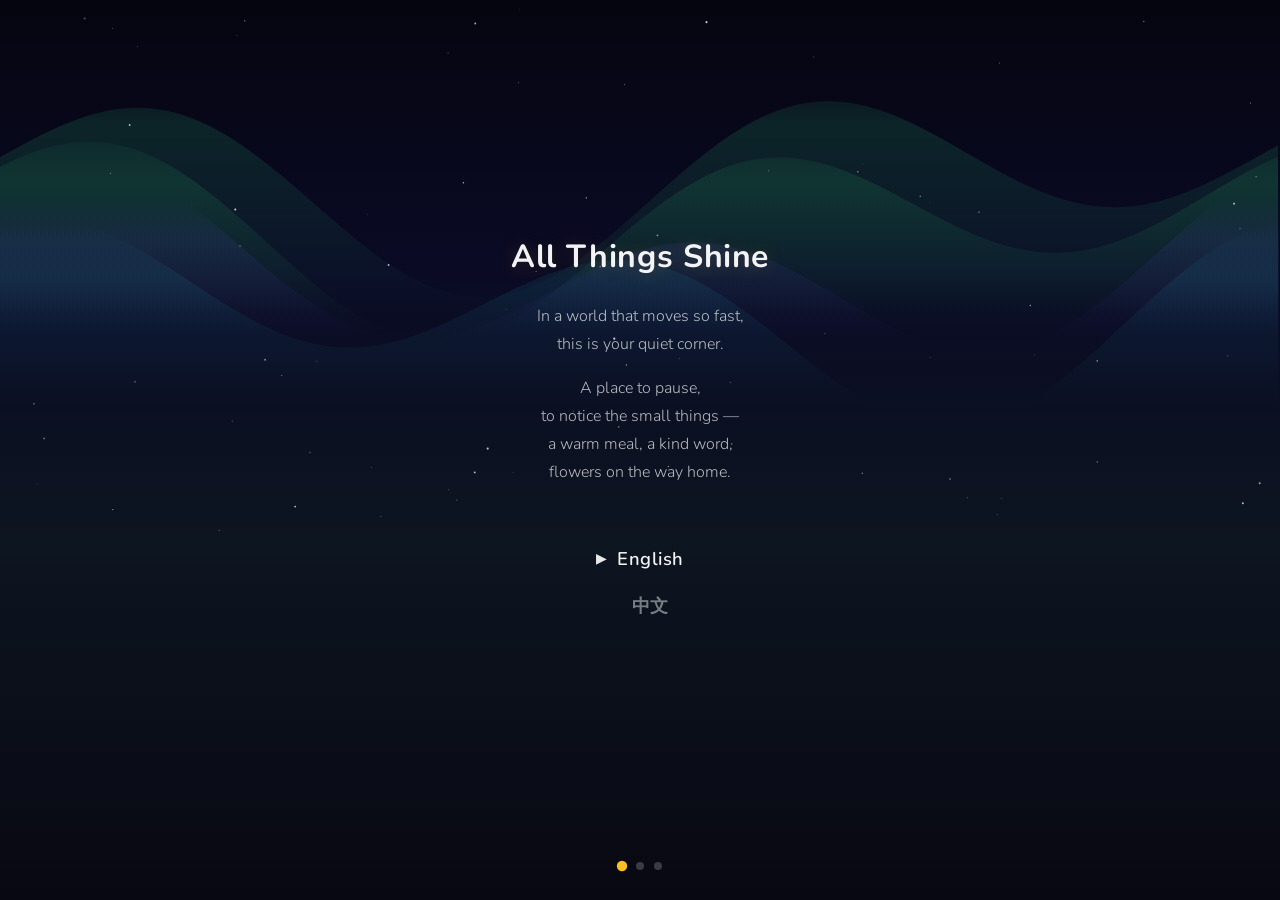
==== index.html @ 1bf82054 "Add Chinese/English language switcher with game-style cursor selector - Game-style ▸ cursor selector" ====
<!DOCTYPE html>
<html lang="en">
<head>
  <meta charset="UTF-8">
  <meta name="viewport" content="width=device-width, initial-scale=1.0, user-scalable=no, viewport-fit=cover">
  <meta name="apple-mobile-web-app-capable" content="yes">
  <meta name="apple-mobile-web-app-status-bar-style" content="black-translucent">
  <meta name="theme-color" content="#fef1f0">
  <title>All Things Shine</title>
  <link rel="manifest" href="manifest.json">
  <link rel="apple-touch-icon" href="icon-192.png">
  <link rel="preconnect" href="https://fonts.googleapis.com">
  <link rel="preconnect" href="https://fonts.gstatic.com" crossorigin>
  <link href="https://fonts.googleapis.com/css2?family=Nunito:wght@300;400;600;700&display=swap" rel="stylesheet">
  <link rel="stylesheet" href="style.css">
</head>
<body>
  <div id="app">
    <!-- Global theme background -->
    <div id="app-bg"></div>
    <canvas id="animated-bg" class="animated-bg"></canvas>

    <!-- Onboarding (first visit only) -->
    <div id="onboarding" class="onboarding hidden">
      <canvas id="onboarding-bg" class="onboarding-bg"></canvas>
      <div class="onboarding-pages" id="onboarding-pages">

        <!-- Intro 1: The Opening + Language Select -->
        <div class="onboarding-page">
          <div class="onboarding-content">
            <h1 class="onboarding-title">All Things Shine</h1>
            <div class="onboarding-text">
              <p data-i18n="ob1_line1">In a world that moves so fast,<br>this is your quiet corner.</p>
              <p data-i18n="ob1_line2">A place to pause,<br>to notice the small things —<br>a warm meal, a kind word,<br>flowers on the way home.</p>
            </div>
            <div class="lang-selector" id="lang-selector">
              <div class="lang-option active" data-lang="en">
                <span class="lang-cursor">&#9654;</span>
                <span class="lang-label">English</span>
              </div>
              <div class="lang-option" data-lang="zh">
                <span class="lang-cursor">&#9654;</span>
                <span class="lang-label">中文</span>
              </div>
            </div>
          </div>
        </div>

        <!-- Intro 2: The Heart -->
        <div class="onboarding-page">
          <div class="onboarding-content">
            <div class="onboarding-heart-demo">
              <canvas id="onboarding-heart-canvas" class="onboarding-heart-canvas"></canvas>
            </div>
            <div class="onboarding-text">
              <p data-i18n="ob2_line1">Every time something good happens,<br>no matter how small,<br>press the heart.</p>
              <div class="onboarding-examples" id="onboarding-tags">
                <span class="onboarding-tag" data-i18n="ob2_tag1">a healthy breakfast</span>
                <span class="onboarding-tag" data-i18n="ob2_tag2">bought flowers</span>
                <span class="onboarding-tag" data-i18n="ob2_tag3">called a friend</span>
                <span class="onboarding-tag" data-i18n="ob2_tag4">took a walk</span>
                <span class="onboarding-tag" data-i18n="ob2_tag5">cooked dinner</span>
              </div>
              <p class="onboarding-small" data-i18n="ob2_small">One tap. One moment of gratitude.<br>Over time, these moments add up.</p>
            </div>
          </div>
        </div>

        <!-- Intro 3: The Journal -->
        <div class="onboarding-page">
          <div class="onboarding-content">
            <div class="onboarding-journal-demo">
              <div class="onboarding-journal-card">
                <span class="onboarding-journal-date" data-i18n="ob3_date">Tuesday, September 16</span>
                <p class="onboarding-journal-text" data-i18n="ob3_sample">Today my colleague brought me coffee without asking. Such a small thing, but it made my whole morning brighter. Grateful for people who notice.</p>
              </div>
            </div>
            <div class="onboarding-text">
              <p data-i18n="ob3_line1">Some days, you'll want to say more.<br>Swipe to your gratitude journal —<br>write what made you smile.</p>
              <p class="onboarding-small" data-i18n="ob3_small">It stays here, just for you.<br>Look back whenever you'd like.</p>
            </div>
            <button class="onboarding-begin" id="onboarding-begin" data-i18n="ob_begin">Begin</button>
          </div>
        </div>

      </div>
      <div class="onboarding-dots" id="onboarding-dots">
        <span class="onboarding-dot active"></span>
        <span class="onboarding-dot"></span>
        <span class="onboarding-dot"></span>
      </div>
    </div>

    <!-- Page Container with swipe support -->
    <div id="pages" class="pages">

      <!-- PAGE 1: Daily Score -->
      <section id="page-score" class="page page-score active">
        <!-- Theme background layers -->
        <div class="theme-bg" id="theme-bg"></div>
        <div class="theme-overlay"></div>
        <canvas class="floating-gems-canvas" id="floating-gems-canvas"></canvas>
        <canvas class="shimmer-canvas" id="shimmer-canvas"></canvas>
        <!-- Theme picker button -->
        <button class="theme-btn" id="theme-btn" aria-label="Change theme">
          <svg viewBox="0 0 24 24" fill="none" stroke="currentColor" stroke-width="1.5" stroke-linecap="round" stroke-linejoin="round">
            <circle cx="12" cy="12" r="5"/>
            <line x1="12" y1="1" x2="12" y2="3"/>
            <line x1="12" y1="21" x2="12" y2="23"/>
            <line x1="4.22" y1="4.22" x2="5.64" y2="5.64"/>
            <line x1="18.36" y1="18.36" x2="19.78" y2="19.78"/>
            <line x1="1" y1="12" x2="3" y2="12"/>
            <line x1="21" y1="12" x2="23" y2="12"/>
            <line x1="4.22" y1="19.78" x2="5.64" y2="18.36"/>
            <line x1="18.36" y1="5.64" x2="19.78" y2="4.22"/>
          </svg>
        </button>
        <div class="score-content">
          <p class="greeting" id="greeting"></p>
          <div class="heart-container">
            <button id="heart-btn" class="heart-btn" aria-label="Log a heart">
              <canvas id="heart-gem-canvas" class="heart-gem-canvas"></canvas>
            </button>
            <div class="pulse-ring" id="pulse-ring"></div>
          </div>
          <div class="heart-notes" id="heart-notes"></div>
          <div class="sparkline-wrap" id="sparkline-wrap">
            <canvas class="sparkline" id="sparkline"></canvas>
          </div>
          <span class="total-quiet" id="total-quiet"></span>
        </div>
      </section>

      <!-- PAGE 2: Gratitude Journal -->
      <section id="page-journal" class="page page-journal">
        <canvas class="floating-gems-canvas" id="floating-gems-canvas-2"></canvas>
        <div class="journal-content">
          <div class="journal-header">
            <p class="journal-date" id="journal-date"></p>
            <p class="journal-subtitle" data-i18n="journal_subtitle">What are you grateful for today?</p>
          </div>
          <div class="journal-entries" id="journal-entries">
            <!-- Today's entry area -->
            <div class="journal-today" id="journal-today">
              <textarea id="journal-input" data-i18n-placeholder="journal_placeholder" placeholder="Today I'm grateful for..." rows="5"></textarea>
              <button id="journal-save" class="save-btn" data-i18n="save">Save</button>
            </div>
            <!-- Past entries loaded here -->
            <div id="past-entries" class="past-entries"></div>
          </div>
        </div>
      </section>

      <!-- PAGE 3: Statistics -->
      <section id="page-stats" class="page page-stats">
        <canvas class="floating-gems-canvas" id="floating-gems-canvas-3"></canvas>
        <div class="stats-content">
          <h2 class="stats-title"><svg class="title-gem" viewBox="0 0 40 40"><polygon points="20,2 38,16 30,38 10,38 2,16" fill="none" stroke="currentColor" stroke-width="1.5"/><polyline points="2,16 20,20 38,16" fill="none" stroke="currentColor" stroke-width="1"/><polyline points="10,38 20,20 30,38" fill="none" stroke="currentColor" stroke-width="1"/><line x1="20" y1="2" x2="20" y2="20" stroke="currentColor" stroke-width="1"/></svg> <span data-i18n="stats_title">Your Journey</span> <svg class="title-gem" viewBox="0 0 40 40"><polygon points="20,2 38,16 30,38 10,38 2,16" fill="none" stroke="currentColor" stroke-width="1.5"/><polyline points="2,16 20,20 38,16" fill="none" stroke="currentColor" stroke-width="1"/><polyline points="10,38 20,20 30,38" fill="none" stroke="currentColor" stroke-width="1"/><line x1="20" y1="2" x2="20" y2="20" stroke="currentColor" stroke-width="1"/></svg></h2>
          <div class="stats-grid">
            <div class="stat-card" id="card-today" data-card="today">
              <span class="stat-number" id="stat-today-score">0</span>
              <span class="stat-label" data-i18n="stat_today">Today's Hearts</span>
            </div>
            <div class="stat-card" id="card-total" data-card="total">
              <span class="stat-number" id="stat-total-score">0</span>
              <span class="stat-label" data-i18n="stat_total">Total Hearts</span>
            </div>
            <div class="stat-card" id="card-streak" data-card="streak">
              <span class="stat-number" id="stat-streak">0</span>
              <span class="stat-label" data-i18n="stat_streak">Day Streak</span>
            </div>
            <div class="stat-card" id="card-journal" data-card="journal">
              <span class="stat-number" id="stat-journal-count">0</span>
              <span class="stat-label" data-i18n="stat_journal">Journal Entries</span>
            </div>
          </div>
          <div class="stat-detail" id="stat-detail"></div>
          <div class="chart-section">
            <h3 class="chart-title" data-i18n="chart_14days">Last 14 Days</h3>
            <div class="chart-container" id="chart-container"></div>
          </div>
          <div class="recent-gratitudes">
            <h3 class="chart-title" data-i18n="chart_recent">Recent Gratitudes</h3>
            <div id="recent-gratitudes-list" class="gratitudes-list"></div>
          </div>
        </div>
      </section>

    </div>

    <!-- Theme picker panel -->
    <div class="theme-picker-overlay" id="theme-picker-overlay">
      <div class="theme-picker" id="theme-picker">
        <div class="theme-picker-header">
          <span data-i18n="picker_title">Choose your mood</span>
          <button class="theme-picker-close" id="theme-picker-close">&times;</button>
        </div>
        <div class="theme-picker-grid" id="theme-picker-grid"></div>
        <label class="theme-picker-random theme-picker-upload" id="theme-picker-upload">
          <span data-i18n="picker_photo">Your photo</span>
          <input type="file" accept="image/*" id="theme-photo-input" hidden>
        </label>
        <button class="theme-picker-random" id="theme-picker-about" style="margin-top: 8px;" data-i18n="picker_intro">Read the intro again</button>
      </div>
    </div>

    <!-- Page dots indicator -->
    <div class="page-dots">
      <span class="swipe-label" data-i18n="swipe">swipe</span>
      <div class="dots-row">
        <span class="dot active" data-page="0"></span>
        <span class="dot" data-page="1"></span>
        <span class="dot" data-page="2"></span>
      </div>
    </div>
  </div>

  <script src="app.js"></script>
</body>
</html>
---- style.css ----
/* ========================================
   All Things Shine
   ======================================== */

:root {
  --warm-bg: #fef6f3;
  --warm-bg-2: #fdf0ec;
  --warm-bg-3: #f5ebe6;
  --heart-color: #e8736b;
  --heart-glow: #f4a49e;
  --heart-active: #d94f46;
  --text-primary: #5a3e3a;
  --text-secondary: #9c7e78;
  --text-light: #c4a9a3;
  --accent: #f0a68e;
  --accent-soft: #fce4dc;
  --journal-bg: #fdf8f0;
  --journal-line: #f0e4d8;
  --stats-bg: #f8f0ed;
  --card-bg: #ffffff;
  --save-btn: #e8a090;
  --save-btn-hover: #d9887a;
  --shadow: rgba(180, 120, 100, 0.1);
  --shadow-strong: rgba(180, 120, 100, 0.2);
}

* {
  margin: 0;
  padding: 0;
  box-sizing: border-box;
  -webkit-tap-highlight-color: transparent;
}

html, body {
  height: 100%;
  overflow: hidden;
  font-family: 'Nunito', -apple-system, BlinkMacSystemFont, sans-serif;
  background: var(--warm-bg);
  color: var(--text-primary);
  touch-action: pan-y;
  -webkit-font-smoothing: antialiased;
}

#app {
  height: 100%;
  position: relative;
  overflow: hidden;
}

/* Global theme background behind all pages */
#app-bg {
  position: fixed;
  inset: 0;
  z-index: 0;
  transition: opacity 0.8s ease;
}

.animated-bg {
  position: fixed;
  inset: 0;
  width: 100%;
  height: 100%;
  z-index: 0;
  display: none;
}

.pages {
  position: relative;
  z-index: 1;
}

/* ---- Pages Container ---- */
.pages {
  display: flex;
  height: 100%;
  transition: transform 0.4s cubic-bezier(0.25, 0.46, 0.45, 0.94);
  will-change: transform;
  position: relative;
  z-index: 1;
}

.page {
  min-width: 100vw;
  height: 100%;
  overflow-y: auto;
  overflow-x: hidden;
  -webkit-overflow-scrolling: touch;
}

/* ---- Page Dots ---- */
.page-dots {
  position: fixed;
  bottom: max(20px, env(safe-area-inset-bottom, 20px));
  left: 50%;
  transform: translateX(-50%);
  display: flex;
  flex-direction: column;
  align-items: center;
  gap: 4px;
  z-index: 100;
}

.swipe-label {
  font-size: 0.65rem;
  font-weight: 400;
  color: rgba(255,255,255,0.5);
  letter-spacing: 0.08em;
  text-shadow: 0 1px 3px rgba(0,0,0,0.1);
}

.dots-row {
  display: flex;
  gap: 10px;
}

.dot {
  width: 8px;
  height: 8px;
  border-radius: 50%;
  background: var(--text-light);
  transition: all 0.3s ease;
  cursor: pointer;
}

.dot.active {
  background: var(--heart-color);
  transform: scale(1.3);
}

/* =======================================
   PAGE 1 — DAILY SCORE
   ======================================= */
.page-score {
  position: relative;
  display: flex;
  align-items: flex-start;
  justify-content: center;
}

/* Theme background layers */
.theme-bg {
  position: absolute;
  inset: 0;
  z-index: 0;
  background-size: cover;
  background-position: center;
  transition: opacity 0.8s ease;
}

.theme-overlay {
  position: absolute;
  inset: 0;
  z-index: 1;
  background: radial-gradient(ellipse at center, rgba(255,255,255,0.15) 0%, rgba(255,255,255,0.4) 100%);
  pointer-events: none;
  transition: opacity 0.5s ease;
}

/* Reduce overlays when animated canvas bg is active */
.animated-bg-active .theme-overlay {
  opacity: 0.15;
}

/* Theme picker button */
.theme-btn {
  position: absolute;
  top: max(16px, env(safe-area-inset-top, 16px));
  right: 16px;
  z-index: 10;
  width: 36px;
  height: 36px;
  border: none;
  border-radius: 50%;
  background: rgba(255,255,255,0.5);
  -webkit-backdrop-filter: blur(8px);
  backdrop-filter: blur(8px);
  color: var(--text-secondary);
  cursor: pointer;
  display: flex;
  align-items: center;
  justify-content: center;
  padding: 7px;
  transition: all 0.2s ease;
  box-shadow: 0 2px 8px rgba(0,0,0,0.08);
}

.theme-btn:hover {
  background: rgba(255,255,255,0.75);
  transform: rotate(30deg);
}

.theme-btn:active {
  transform: scale(0.9);
}

/* Theme picker panel */
.theme-picker-overlay {
  position: fixed;
  inset: 0;
  background: rgba(0,0,0,0.3);
  -webkit-backdrop-filter: blur(4px);
  backdrop-filter: blur(4px);
  z-index: 600;
  display: flex;
  align-items: flex-end;
  justify-content: center;
  opacity: 0;
  pointer-events: none;
  transition: opacity 0.3s ease;
}

.theme-picker-overlay.open {
  opacity: 1;
  pointer-events: auto;
}

.theme-picker {
  background: var(--card-bg);
  border-radius: 24px 24px 0 0;
  padding: 24px 20px max(24px, env(safe-area-inset-bottom, 24px));
  width: 100%;
  max-width: 500px;
  max-height: 70vh;
  overflow-y: auto;
  transform: translateY(100%);
  transition: transform 0.35s cubic-bezier(0.25, 0.46, 0.45, 0.94);
}

.theme-picker-overlay.open .theme-picker {
  transform: translateY(0);
}

.theme-picker-header {
  display: flex;
  align-items: center;
  justify-content: space-between;
  margin-bottom: 20px;
}

.theme-picker-header span {
  font-size: 1.1rem;
  font-weight: 700;
  color: var(--text-primary);
}

.theme-picker-close {
  width: 32px;
  height: 32px;
  border: none;
  border-radius: 50%;
  background: var(--accent-soft);
  color: var(--text-secondary);
  font-size: 1.3rem;
  cursor: pointer;
  display: flex;
  align-items: center;
  justify-content: center;
  line-height: 1;
}

.theme-picker-grid {
  display: grid;
  grid-template-columns: repeat(3, 1fr);
  gap: 12px;
  margin-bottom: 16px;
}

.theme-swatch {
  aspect-ratio: 4 / 3;
  border-radius: 14px;
  cursor: pointer;
  position: relative;
  overflow: hidden;
  transition: transform 0.2s ease;
  box-shadow: 0 2px 8px rgba(0,0,0,0.1);
}

.theme-swatch:active {
  transform: scale(0.94);
}

.theme-swatch.active {
  box-shadow: 0 0 0 3px var(--heart-color), 0 2px 12px rgba(0,0,0,0.15);
}

.theme-swatch-name {
  position: absolute;
  bottom: 0;
  left: 0;
  right: 0;
  padding: 4px 6px;
  font-size: 0.62rem;
  font-weight: 600;
  color: white;
  text-align: center;
  background: linear-gradient(transparent, rgba(0,0,0,0.45));
  text-shadow: 0 1px 2px rgba(0,0,0,0.3);
}

.theme-picker-random {
  display: block;
  width: 100%;
  padding: 12px;
  border: 2px dashed var(--accent-soft);
  border-radius: 14px;
  background: transparent;
  color: var(--text-secondary);
  font-family: 'Nunito', sans-serif;
  font-size: 0.9rem;
  font-weight: 600;
  cursor: pointer;
  transition: all 0.2s ease;
}

.theme-picker-random:hover {
  border-color: var(--accent);
  color: var(--text-primary);
  background: var(--accent-soft);
}

.theme-picker-upload {
  margin-top: 8px;
  text-align: center;
}

/* Sparkline chart */
.sparkline-wrap {
  width: 100%;
  max-width: 280px;
  height: 70px;
  margin-top: auto;
  opacity: 0.35;
  transition: opacity 0.3s ease;
}

.sparkline-wrap:empty,
.sparkline-wrap.hidden {
  display: none;
}

.sparkline {
  width: 100%;
  height: 100%;
  display: block;
}

.total-quiet {
  margin-top: auto;
  font-size: 0.72rem;
  font-weight: 400;
  color: rgba(255,255,255,0.3);
  letter-spacing: 0.02em;
  pointer-events: none;
  text-shadow: 0 1px 4px rgba(0,0,0,0.05);
}

.score-content {
  position: relative;
  z-index: 2;
  display: flex;
  flex-direction: column;
  align-items: center;
  gap: 20px;
  padding: 100px 20px 100px;
  width: 100%;
  min-height: 100%;
}

.greeting {
  font-size: 1.1rem;
  font-weight: 400;
  color: var(--text-secondary);
  letter-spacing: 0.02em;
  text-shadow: 0 1px 6px rgba(255,255,255,0.6);
}

.heart-container {
  position: relative;
  display: flex;
  align-items: center;
  justify-content: center;
  width: 180px;
  height: 180px;
}

.heart-btn {
  background: none;
  border: none;
  cursor: pointer;
  padding: 0;
  width: 120px;
  height: 120px;
  position: relative;
  z-index: 2;
  outline: none;
  transition: transform 0.15s ease;
}

.heart-btn:active {
  transform: scale(0.9);
}

.heart-gem-canvas {
  width: 100%;
  height: 100%;
  display: block;
  animation: heart-breathe 2.5s ease-in-out infinite;
}

@keyframes heart-breathe {
  0%, 100% {
    transform: scale(1);
    filter: drop-shadow(0 2px 12px rgba(200,30,60,0.3));
  }
  50% {
    transform: scale(1.06);
    filter: drop-shadow(0 4px 24px rgba(200,30,60,0.55));
  }
}

/* Pulse animation on tap */
.pulse-ring {
  position: absolute;
  width: 120px;
  height: 120px;
  border-radius: 50%;
  border: 3px solid var(--heart-glow);
  opacity: 0;
  z-index: 1;
  pointer-events: none;
}

.pulse-ring.animate {
  animation: pulse-out 0.7s ease-out;
}

@keyframes pulse-out {
  0% {
    transform: scale(1);
    opacity: 0.6;
  }
  100% {
    transform: scale(2.2);
    opacity: 0;
  }
}

/* Heart bounce */
.heart-btn.bounce {
  animation: heart-bounce 0.5s ease;
}

@keyframes heart-bounce {
  0% { transform: scale(1); }
  20% { transform: scale(0.85); }
  50% { transform: scale(1.15); }
  75% { transform: scale(0.95); }
  100% { transform: scale(1); }
}

/* Score counter */
.today-score {
  font-size: 1.4rem;
  font-weight: 600;
  color: var(--heart-color);
  min-height: 2em;
  transition: opacity 0.3s ease;
}

/* Float-up number animation */
.float-number {
  position: absolute;
  font-size: 1.6rem;
  font-weight: 700;
  color: var(--heart-color);
  pointer-events: none;
  animation: float-up 0.9s ease-out forwards;
  z-index: 10;
}

@keyframes float-up {
  0% {
    opacity: 1;
    transform: translateY(0) scale(1);
  }
  100% {
    opacity: 0;
    transform: translateY(-80px) scale(1.3);
  }
}

/* Heart notes list */
.heart-notes {
  width: 100%;
  max-width: 300px;
  display: flex;
  flex-direction: column;
  gap: 6px;
  margin-top: 4px;
  max-height: 30vh;
  overflow-y: auto;
  padding: 0 4px;
}

.heart-note {
  display: flex;
  align-items: center;
  gap: 8px;
  background: rgba(255,255,255,0.6);
  border-radius: 20px;
  padding: 6px 14px;
  cursor: pointer;
  transition: background 0.2s ease;
  -webkit-backdrop-filter: blur(6px);
  backdrop-filter: blur(6px);
}

.heart-note:hover {
  background: rgba(255,255,255,0.85);
}

.heart-note-icon {
  flex-shrink: 0;
  width: 14px;
  height: 14px;
  color: var(--heart-color);
}

.heart-note-icon svg {
  width: 100%;
  height: 100%;
}

.heart-note-icon svg path {
  fill: var(--heart-color);
}

.heart-note-text {
  flex: 1;
  font-size: 0.82rem;
  color: var(--text-primary);
  white-space: nowrap;
  overflow: hidden;
  text-overflow: ellipsis;
}

.heart-note-text.empty {
  color: var(--text-light);
  font-style: italic;
}

.heart-note-time {
  font-size: 0.68rem;
  color: var(--text-light);
  flex-shrink: 0;
}

/* Note edit modal */
.note-modal-overlay {
  position: fixed;
  inset: 0;
  background: rgba(90, 62, 58, 0.25);
  -webkit-backdrop-filter: blur(4px);
  backdrop-filter: blur(4px);
  z-index: 500;
  display: flex;
  align-items: center;
  justify-content: center;
  opacity: 0;
  pointer-events: none;
  transition: opacity 0.25s ease;
}

.note-modal-overlay.open {
  opacity: 1;
  pointer-events: auto;
}

.note-modal {
  background: var(--card-bg);
  border-radius: 20px;
  padding: 24px;
  width: min(340px, 85vw);
  box-shadow: 0 8px 40px var(--shadow-strong);
  transform: translateY(20px) scale(0.96);
  transition: transform 0.25s ease;
}

.note-modal-overlay.open .note-modal {
  transform: translateY(0) scale(1);
}

.note-modal-title {
  font-size: 0.85rem;
  font-weight: 600;
  color: var(--text-secondary);
  margin-bottom: 12px;
  text-align: center;
}

.note-modal input {
  width: 100%;
  border: none;
  border-bottom: 2px solid var(--accent-soft);
  outline: none;
  font-family: 'Nunito', sans-serif;
  font-size: 1rem;
  padding: 8px 4px;
  color: var(--text-primary);
  background: transparent;
  transition: border-color 0.2s ease;
}

.note-modal input:focus {
  border-bottom-color: var(--heart-color);
}

.note-modal input::placeholder {
  color: var(--text-light);
}

.note-modal-actions {
  display: flex;
  justify-content: center;
  gap: 12px;
  margin-top: 20px;
}

.note-modal-btn {
  padding: 8px 28px;
  border: none;
  border-radius: 20px;
  font-family: 'Nunito', sans-serif;
  font-size: 0.9rem;
  font-weight: 600;
  cursor: pointer;
  transition: all 0.2s ease;
}

.note-modal-btn.cancel {
  background: var(--accent-soft);
  color: var(--text-secondary);
}

.note-modal-btn.save {
  background: var(--save-btn);
  color: white;
  box-shadow: 0 2px 10px rgba(232, 160, 144, 0.3);
}

.note-modal-btn.save:hover {
  background: var(--save-btn-hover);
}

/* Swipe arrows */
.swipe-arrow {
  position: absolute;
  top: 50%;
  transform: translateY(-50%);
  width: 28px;
  height: 28px;
  color: rgba(255,255,255,0.5);
  z-index: 10;
  pointer-events: none;
  filter: drop-shadow(0 1px 3px rgba(0,0,0,0.1));
}

.swipe-arrow svg {
  width: 100%;
  height: 100%;
}

.swipe-arrow-left {
  right: 10px;
  animation: nudge-right 2.5s ease-in-out infinite;
}

.swipe-arrow-right {
  left: 10px;
  animation: nudge-left 2.5s ease-in-out infinite;
}

@keyframes nudge-right {
  0%, 100% { transform: translateY(-50%) translateX(0); opacity: 0.35; }
  50% { transform: translateY(-50%) translateX(5px); opacity: 0.7; }
}

@keyframes nudge-left {
  0%, 100% { transform: translateY(-50%) translateX(0); opacity: 0.35; }
  50% { transform: translateY(-50%) translateX(-5px); opacity: 0.7; }
}

/* =======================================
   PAGE 2 — GRATITUDE JOURNAL
   ======================================= */
.page-journal {
  position: relative;
}

.page-journal::before,
.page-stats::before {
  content: '';
  position: absolute;
  inset: 0;
  background: rgba(255, 255, 255, 0.45);
  -webkit-backdrop-filter: blur(30px) saturate(1.4);
  backdrop-filter: blur(30px) saturate(1.4);
  z-index: 0;
  transition: opacity 0.5s ease;
}

.animated-bg-active .page-journal::before,
.animated-bg-active .page-stats::before {
  background: rgba(255, 255, 255, 0.12);
  -webkit-backdrop-filter: blur(8px) saturate(1.2);
  backdrop-filter: blur(8px) saturate(1.2);
}

.journal-content,
.stats-content {
  position: relative;
  z-index: 6;
}

.journal-content {
  padding: max(60px, env(safe-area-inset-top, 60px)) 24px 100px;
  max-width: 600px;
  margin: 0 auto;
}

.journal-header {
  text-align: center;
  margin-bottom: 32px;
}

.journal-date {
  font-size: 1.5rem;
  font-weight: 700;
  color: var(--text-primary);
  margin-bottom: 6px;
}

.journal-subtitle {
  font-size: 0.95rem;
  font-weight: 300;
  color: var(--text-secondary);
}

.journal-today {
  background: var(--card-bg);
  border-radius: 16px;
  padding: 20px;
  box-shadow: 0 2px 16px var(--shadow);
  margin-bottom: 32px;
}

#journal-input {
  width: 100%;
  border: none;
  outline: none;
  font-family: 'Nunito', sans-serif;
  font-size: 1rem;
  line-height: 1.8;
  color: var(--text-primary);
  background: transparent;
  resize: none;
  min-height: 120px;
  background-image: repeating-linear-gradient(
    transparent,
    transparent 27px,
    var(--journal-line) 27px,
    var(--journal-line) 28px
  );
  background-position: 0 4px;
}

#journal-input::placeholder {
  color: var(--text-light);
  font-style: italic;
}

.save-btn {
  display: block;
  margin: 16px auto 0;
  padding: 10px 36px;
  background: var(--save-btn);
  color: white;
  border: none;
  border-radius: 24px;
  font-family: 'Nunito', sans-serif;
  font-size: 0.95rem;
  font-weight: 600;
  cursor: pointer;
  transition: all 0.2s ease;
  box-shadow: 0 2px 10px rgba(232, 160, 144, 0.3);
}

.save-btn:hover {
  background: var(--save-btn-hover);
  transform: translateY(-1px);
  box-shadow: 0 4px 14px rgba(232, 160, 144, 0.4);
}

.save-btn:active {
  transform: translateY(0);
}

.save-btn.saved {
  background: #8bc49e;
  pointer-events: none;
}

/* Past Entries */
.past-entries {
  margin-top: 8px;
}

.past-entries h3 {
  font-size: 0.85rem;
  font-weight: 600;
  color: var(--text-light);
  text-transform: uppercase;
  letter-spacing: 0.08em;
  margin-bottom: 16px;
}

.past-entry {
  background: var(--card-bg);
  border-radius: 12px;
  padding: 16px 20px;
  margin-bottom: 12px;
  box-shadow: 0 1px 8px var(--shadow);
  position: relative;
}

.past-entry-date {
  font-size: 0.78rem;
  font-weight: 600;
  color: var(--accent);
  margin-bottom: 6px;
}

.past-entry-text {
  font-size: 0.92rem;
  line-height: 1.65;
  color: var(--text-primary);
  white-space: pre-wrap;
}

.past-entry-hearts {
  position: absolute;
  top: 16px;
  right: 16px;
  font-size: 0.75rem;
  color: var(--heart-color);
  display: flex;
  align-items: center;
  gap: 4px;
}

.past-entry-hearts svg {
  width: 14px;
  height: 14px;
}

.past-entry-hearts svg path {
  fill: var(--heart-color);
}


/* =======================================
   PAGE 3 — STATISTICS
   ======================================= */
.page-stats {
  position: relative;
}

.stats-content {
  padding: max(60px, env(safe-area-inset-top, 60px)) 24px 100px;
  max-width: 600px;
  margin: 0 auto;
}

.stats-title {
  text-align: center;
  font-size: 1.5rem;
  font-weight: 700;
  color: #2d3a4a;
  margin-bottom: 28px;
  display: flex;
  align-items: center;
  justify-content: center;
  gap: 8px;
}

.title-gem {
  width: 22px;
  height: 22px;
  color: #c0a040;
  animation: gem-shine 2.5s ease-in-out infinite;
  filter: drop-shadow(0 0 3px rgba(220,190,80,0.4));
}

@keyframes gem-shine {
  0%, 100% { opacity: 0.6; filter: drop-shadow(0 0 2px rgba(220,190,80,0.3)); transform: scale(1); }
  50% { opacity: 1; filter: drop-shadow(0 0 8px rgba(255,230,120,0.7)); transform: scale(1.1); }
  letter-spacing: 0.01em;
}

.stats-grid {
  display: grid;
  grid-template-columns: 1fr 1fr;
  gap: 14px;
  margin-bottom: 32px;
}

.stat-card {
  background: rgba(255,255,255,0.85);
  -webkit-backdrop-filter: blur(10px);
  backdrop-filter: blur(10px);
  border-radius: 16px;
  padding: 20px 16px;
  text-align: center;
  box-shadow: 0 2px 12px rgba(45, 58, 74, 0.08);
  cursor: pointer;
  transition: all 0.2s ease;
  border: 1px solid rgba(255,255,255,0.5);
}

.stat-card:active {
  transform: scale(0.96);
}

.stat-card.selected {
  box-shadow: 0 2px 12px rgba(45, 58, 74, 0.08), 0 0 0 2px #f59e0b;
  border-color: #f59e0b;
}

/* Stat detail panel */
.stat-detail {
  background: rgba(255,255,255,0.7);
  -webkit-backdrop-filter: blur(16px);
  backdrop-filter: blur(16px);
  border-radius: 20px;
  box-shadow: 0 4px 20px rgba(30, 58, 95, 0.06);
  border: 1px solid rgba(255,255,255,0.5);
  overflow: hidden;
  max-height: 0;
  opacity: 0;
  transition: max-height 0.35s ease, opacity 0.25s ease, margin 0.35s ease, padding 0.35s ease;
  margin-bottom: 0;
  padding: 0 20px;
}

.stat-detail.open {
  max-height: 600px;
  opacity: 1;
  margin-bottom: 32px;
  padding: 16px 20px;
}

.stat-detail-title {
  font-size: 0.8rem;
  font-weight: 600;
  color: #5a7a96;
  text-transform: uppercase;
  letter-spacing: 0.06em;
  margin-bottom: 12px;
}

.stat-detail-item {
  display: flex;
  align-items: center;
  gap: 10px;
  padding: 8px 0;
  border-bottom: 1px solid rgba(30, 58, 95, 0.06);
}

.stat-detail-item:last-child {
  border-bottom: none;
}

.stat-detail-item-icon {
  flex-shrink: 0;
  width: 14px;
  height: 14px;
}

.stat-detail-item-icon svg {
  width: 100%;
  height: 100%;
}

.stat-detail-item-icon svg path {
  fill: var(--heart-color);
}

.stat-detail-item-text {
  flex: 1;
  font-size: 0.88rem;
  color: #2d3a4a;
}

.stat-detail-item-text.empty {
  color: #8da4b8;
  font-style: italic;
}

.stat-detail-item-meta {
  font-size: 0.72rem;
  color: #8da4b8;
  flex-shrink: 0;
}

.stat-detail-day {
  margin-bottom: 12px;
}

.stat-detail-day-label {
  font-size: 0.78rem;
  font-weight: 600;
  color: #d97706;
  margin-bottom: 6px;
}

.stat-detail-empty {
  text-align: center;
  padding: 16px;
  color: #8da4b8;
  font-size: 0.88rem;
  font-style: italic;
}

.stat-number {
  display: block;
  font-size: 2rem;
  font-weight: 700;
  color: #1e3a5f;
  margin-bottom: 4px;
}

.stat-label {
  font-size: 0.8rem;
  color: #5a7a96;
  font-weight: 400;
}

.chart-section {
  margin-bottom: 32px;
}

.chart-title {
  font-size: 0.95rem;
  font-weight: 600;
  color: #2d3a4a;
  margin-bottom: 16px;
}

.chart-container {
  background: rgba(255,255,255,0.7);
  -webkit-backdrop-filter: blur(16px);
  backdrop-filter: blur(16px);
  border-radius: 20px;
  padding: 20px 16px 16px;
  box-shadow: 0 4px 20px rgba(30, 58, 95, 0.06);
  border: 1px solid rgba(255,255,255,0.5);
  overflow: hidden;
}

.chart-bar-row {
  display: flex;
  align-items: center;
  gap: 8px;
  margin-bottom: 6px;
}

.chart-label {
  font-size: 0.7rem;
  color: #5a7a96;
  width: 36px;
  text-align: right;
  flex-shrink: 0;
}

.chart-bar-track {
  flex: 1;
  height: 20px;
  background: rgba(30, 58, 95, 0.06);
  border-radius: 10px;
  overflow: hidden;
  position: relative;
}

.chart-bar {
  height: 100%;
  background: linear-gradient(90deg, #fbbf24, #f59e0b);
  border-radius: 10px;
  transition: width 0.6s ease;
  min-width: 0;
  box-shadow: 0 1px 4px rgba(245, 158, 11, 0.3);
}

.chart-bar-value {
  font-size: 0.7rem;
  color: #5a7a96;
  width: 20px;
  flex-shrink: 0;
}

/* Gratitudes list in stats */
.gratitudes-list {
  background: rgba(255,255,255,0.7);
  -webkit-backdrop-filter: blur(16px);
  backdrop-filter: blur(16px);
  border-radius: 20px;
  padding: 16px 20px;
  box-shadow: 0 4px 20px rgba(30, 58, 95, 0.06);
  border: 1px solid rgba(255,255,255,0.5);
}

.gratitude-item {
  padding: 12px 0;
  border-bottom: 1px solid rgba(30, 58, 95, 0.06);
}

.gratitude-item:last-child {
  border-bottom: none;
}

.gratitude-item-date {
  font-size: 0.72rem;
  font-weight: 600;
  color: #d97706;
  margin-bottom: 4px;
}

.gratitude-item-text {
  font-size: 0.88rem;
  line-height: 1.5;
  color: #2d3a4a;
  white-space: pre-wrap;
  display: -webkit-box;
  -webkit-line-clamp: 3;
  -webkit-box-orient: vertical;
  overflow: hidden;
}

.empty-state {
  text-align: center;
  padding: 32px 16px;
  color: var(--text-light);
  font-size: 0.9rem;
  font-style: italic;
}

/* ---- Scrollbar styling ---- */
.page::-webkit-scrollbar {
  width: 4px;
}
.page::-webkit-scrollbar-track {
  background: transparent;
}
.page::-webkit-scrollbar-thumb {
  background: var(--text-light);
  border-radius: 2px;
}

/* ---- Toast notification ---- */
.toast {
  position: fixed;
  top: max(40px, env(safe-area-inset-top, 40px));
  left: 50%;
  transform: translateX(-50%) translateY(-20px);
  background: var(--card-bg);
  color: var(--text-primary);
  padding: 12px 24px;
  border-radius: 24px;
  box-shadow: 0 4px 20px var(--shadow-strong);
  font-size: 0.9rem;
  font-weight: 600;
  opacity: 0;
  transition: all 0.3s ease;
  z-index: 1000;
  pointer-events: none;
}

.toast.show {
  opacity: 1;
  transform: translateX(-50%) translateY(0);
}

/* Theme decorative animations */
@keyframes petal-float {
  0%, 100% { transform: translateY(0) rotate(0deg); opacity: 0.6; }
  50% { transform: translateY(20px) rotate(180deg); opacity: 0.9; }
}

.theme-decor {
  pointer-events: none;
  z-index: 0;
}

/* =======================================
   ONBOARDING
   ======================================= */
.onboarding {
  position: fixed;
  inset: 0;
  z-index: 900;
  background: transparent;
  transition: opacity 0.6s ease;
}

.onboarding-bg {
  position: absolute;
  inset: 0;
  width: 100%;
  height: 100%;
  z-index: 0;
}

.onboarding.hidden {
  display: none;
}

.onboarding.fade-out {
  opacity: 0;
  pointer-events: none;
}

.onboarding-pages {
  position: relative;
  z-index: 1;
  display: flex;
  height: 100%;
  transition: transform 0.45s cubic-bezier(0.25, 0.46, 0.45, 0.94);
}

.onboarding-page {
  min-width: 100vw;
  height: 100%;
  display: flex;
  align-items: center;
  justify-content: center;
  overflow-y: auto;
}

.onboarding-content {
  display: flex;
  flex-direction: column;
  align-items: center;
  padding: 60px 32px 100px;
  max-width: 380px;
  gap: 24px;
}

.onboarding-title {
  font-size: 2rem;
  font-weight: 700;
  color: rgba(255,255,255,0.95);
  letter-spacing: 0.02em;
  text-align: center;
  text-shadow: 0 2px 20px rgba(251,191,36,0.2);
}

.onboarding-text {
  text-align: center;
  display: flex;
  flex-direction: column;
  gap: 16px;
}

.onboarding-text p {
  font-size: 1rem;
  line-height: 1.75;
  color: rgba(255,255,255,0.7);
  font-weight: 300;
}

.onboarding-small {
  font-size: 0.9rem !important;
  color: rgba(255,255,255,0.45) !important;
}

/* Game-style language selector */
.lang-selector {
  margin-top: 28px;
  display: flex;
  flex-direction: column;
  gap: 6px;
  align-items: center;
}

.lang-option {
  display: flex;
  align-items: center;
  gap: 10px;
  padding: 8px 24px;
  border-radius: 8px;
  cursor: pointer;
  transition: background 0.15s ease;
  user-select: none;
  -webkit-user-select: none;
}

.lang-option:active {
  background: rgba(255,255,255,0.1);
}

.lang-cursor {
  font-size: 14px;
  color: rgba(255,255,255,0.9);
  opacity: 0;
  transition: opacity 0.15s ease;
  animation: none;
}

.lang-option.active .lang-cursor {
  opacity: 1;
  animation: cursor-bounce 0.8s ease-in-out infinite;
}

.lang-label {
  font-size: 1.15rem;
  font-weight: 600;
  color: rgba(255,255,255,0.45);
  transition: color 0.15s ease;
  letter-spacing: 0.03em;
}

.lang-option.active .lang-label {
  color: rgba(255,255,255,0.95);
}

@keyframes cursor-bounce {
  0%, 100% { transform: translateX(0); }
  50% { transform: translateX(4px); }
}

/* Heart demo */
.onboarding-heart-demo {
  width: 70px;
  height: 70px;
  animation: onboarding-pulse 2s ease-in-out infinite;
}

.onboarding-heart-canvas {
  width: 100%;
  height: 100%;
  display: block;
}

@keyframes onboarding-pulse {
  0%, 100% { transform: scale(1); }
  50% { transform: scale(1.1); }
}

/* Example tags */
.onboarding-examples {
  display: flex;
  flex-wrap: wrap;
  justify-content: center;
  gap: 8px;
  margin: 4px 0;
}

.onboarding-tag {
  padding: 5px 14px;
  border-radius: 20px;
  font-size: 0.78rem;
  font-weight: 400;
  color: rgba(255,255,255,0.75);
  background: rgba(255,255,255,0.08);
  border: 1px solid rgba(255,255,255,0.1);
}

/* Journal demo */
.onboarding-journal-demo {
  width: 100%;
}

.onboarding-journal-card {
  background: rgba(255,255,255,0.08);
  border: 1px solid rgba(255,255,255,0.1);
  border-radius: 14px;
  padding: 16px 18px;
  text-align: left;
}

.onboarding-journal-date {
  font-size: 0.72rem;
  font-weight: 600;
  color: #fbbf24;
  display: block;
  margin-bottom: 8px;
}

.onboarding-journal-text {
  font-size: 0.88rem;
  line-height: 1.65;
  color: rgba(255,255,255,0.6);
  font-style: italic;
}

/* Begin button */
.onboarding-begin {
  margin-top: 8px;
  padding: 14px 48px;
  border: none;
  border-radius: 28px;
  background: linear-gradient(135deg, #fbbf24, #f59e0b);
  color: #1e293b;
  font-family: 'Nunito', sans-serif;
  font-size: 1.05rem;
  font-weight: 700;
  letter-spacing: 0.03em;
  cursor: pointer;
  box-shadow: 0 4px 20px rgba(251,191,36,0.3);
  transition: all 0.2s ease;
}

.onboarding-begin:hover {
  transform: translateY(-2px);
  box-shadow: 0 6px 28px rgba(251,191,36,0.4);
}

.onboarding-begin:active {
  transform: scale(0.96);
}

/* Onboarding dots */
.onboarding-dots {
  position: fixed;
  bottom: max(30px, env(safe-area-inset-bottom, 30px));
  left: 50%;
  transform: translateX(-50%);
  display: flex;
  gap: 10px;
  z-index: 901;
}

.onboarding-dot {
  width: 8px;
  height: 8px;
  border-radius: 50%;
  background: rgba(255,255,255,0.2);
  transition: all 0.3s ease;
}

.onboarding-dot.active {
  background: #fbbf24;
  transform: scale(1.3);
}

/* ---- Floating gems (above content, below frame) ---- */
.floating-gems-canvas {
  position: absolute;
  inset: 0;
  width: 100%;
  height: 100%;
  display: block;
  z-index: 5;
  pointer-events: none;
}

/* ---- Jeweled frame (topmost decorative layer) ---- */
.shimmer-canvas {
  position: absolute;
  inset: 0;
  width: 100%;
  height: 100%;
  display: block;
  z-index: 6;
  pointer-events: none;
}
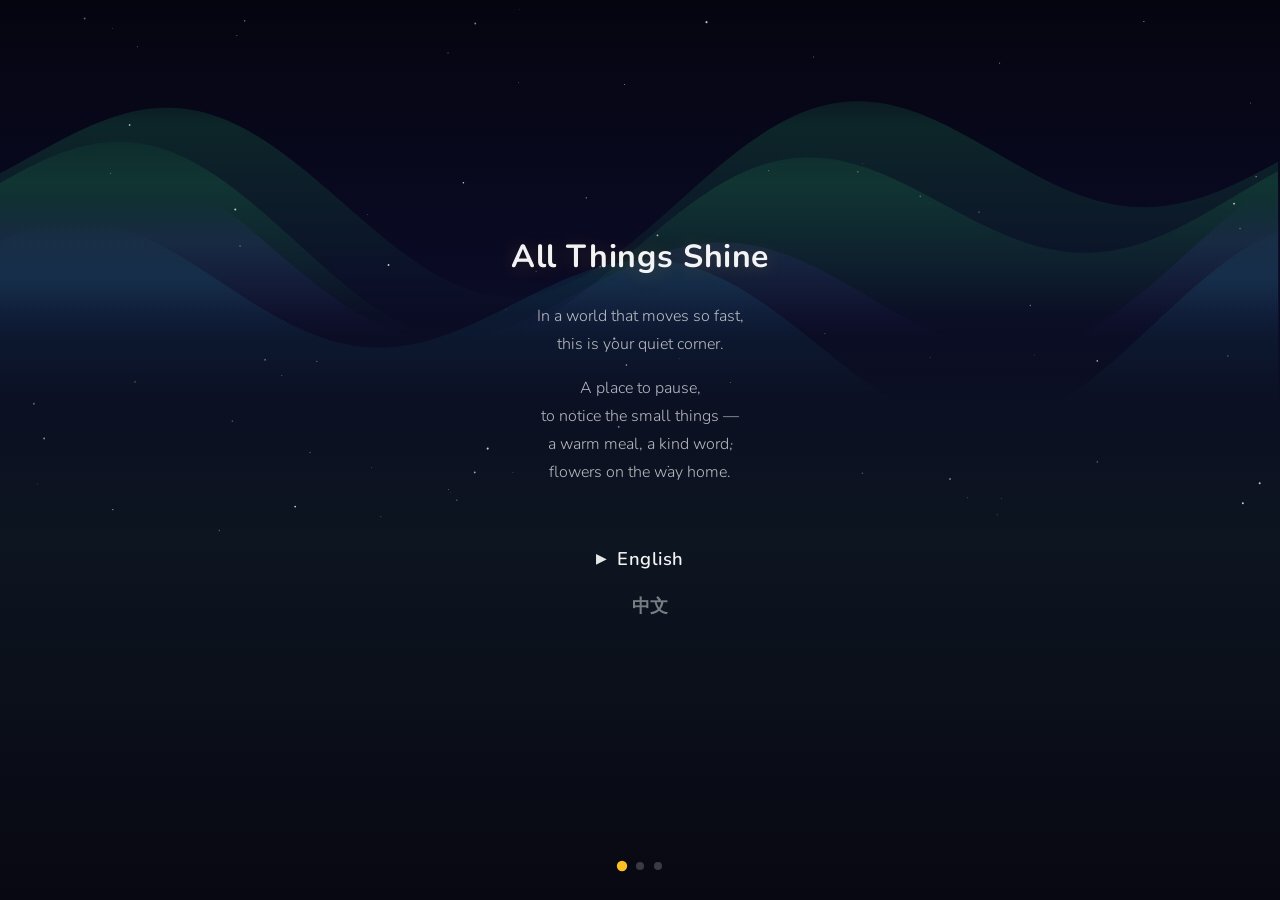
==== commit 64886223: "Translate app title to 万物闪耀 in Chinese mode" ====
--- a/index.html
+++ b/index.html
@@ -28,7 +28,7 @@
         <!-- Intro 1: The Opening + Language Select -->
         <div class="onboarding-page">
           <div class="onboarding-content">
-            <h1 class="onboarding-title">All Things Shine</h1>
+            <h1 class="onboarding-title" data-i18n="app_title">All Things Shine</h1>
             <div class="onboarding-text">
               <p data-i18n="ob1_line1">In a world that moves so fast,<br>this is your quiet corner.</p>
               <p data-i18n="ob1_line2">A place to pause,<br>to notice the small things —<br>a warm meal, a kind word,<br>flowers on the way home.</p>
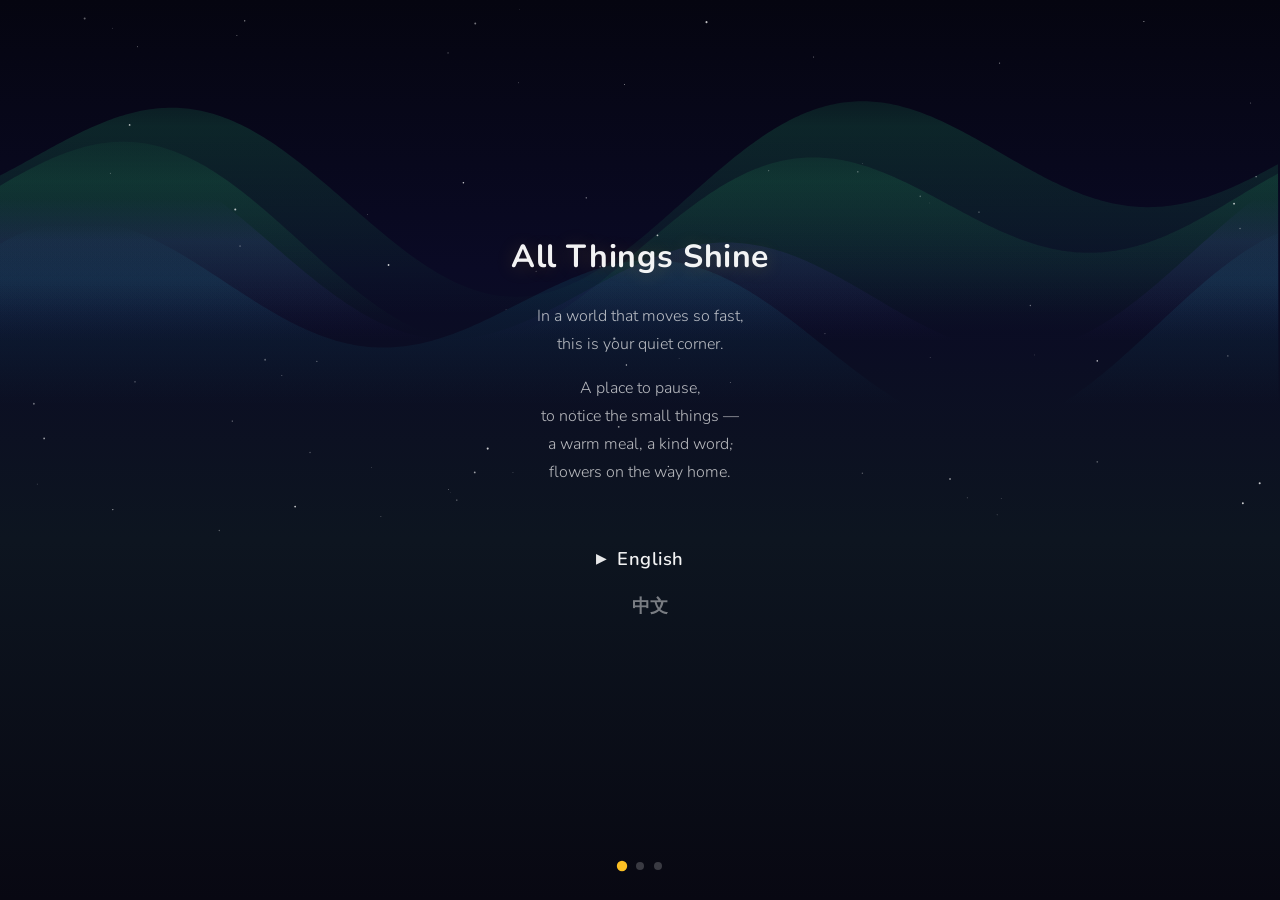
==== commit 80bc2c2e: "Add hint text below heart: press to add a heart / 点一点，加颗心" ====
--- a/index.html
+++ b/index.html
@@ -123,6 +123,7 @@
             </button>
             <div class="pulse-ring" id="pulse-ring"></div>
           </div>
+          <p class="heart-hint" data-i18n="heart_hint">press to add a heart</p>
           <div class="heart-notes" id="heart-notes"></div>
           <div class="sparkline-wrap" id="sparkline-wrap">
             <canvas class="sparkline" id="sparkline"></canvas>
--- a/style.css
+++ b/style.css
@@ -383,6 +383,14 @@
   height: 180px;
 }
 
+.heart-hint {
+  font-size: 0.8rem;
+  color: rgba(255,255,255,0.45);
+  text-align: center;
+  margin-top: -8px;
+  letter-spacing: 0.03em;
+}
+
 .heart-btn {
   background: none;
   border: none;
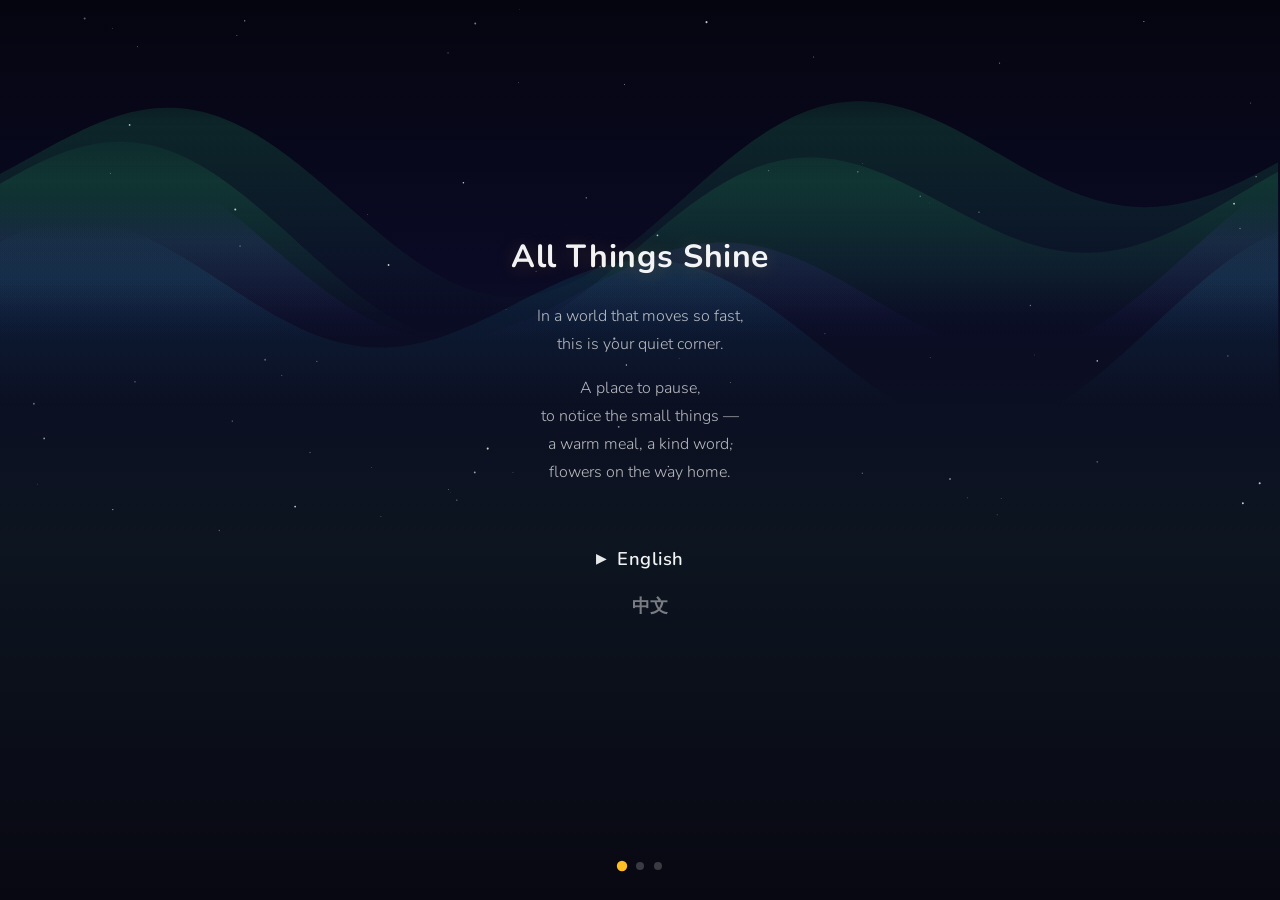
==== commit f4c63497: "Shorten journal example in onboarding to one sentence" ====
--- a/index.html
+++ b/index.html
@@ -72,7 +72,7 @@
             <div class="onboarding-journal-demo">
               <div class="onboarding-journal-card">
                 <span class="onboarding-journal-date" data-i18n="ob3_date">Tuesday, September 16</span>
-                <p class="onboarding-journal-text" data-i18n="ob3_sample">Today my colleague brought me coffee without asking. Such a small thing, but it made my whole morning brighter. Grateful for people who notice.</p>
+                <p class="onboarding-journal-text" data-i18n="ob3_sample">Today my colleague brought me coffee without asking.</p>
               </div>
             </div>
             <div class="onboarding-text">
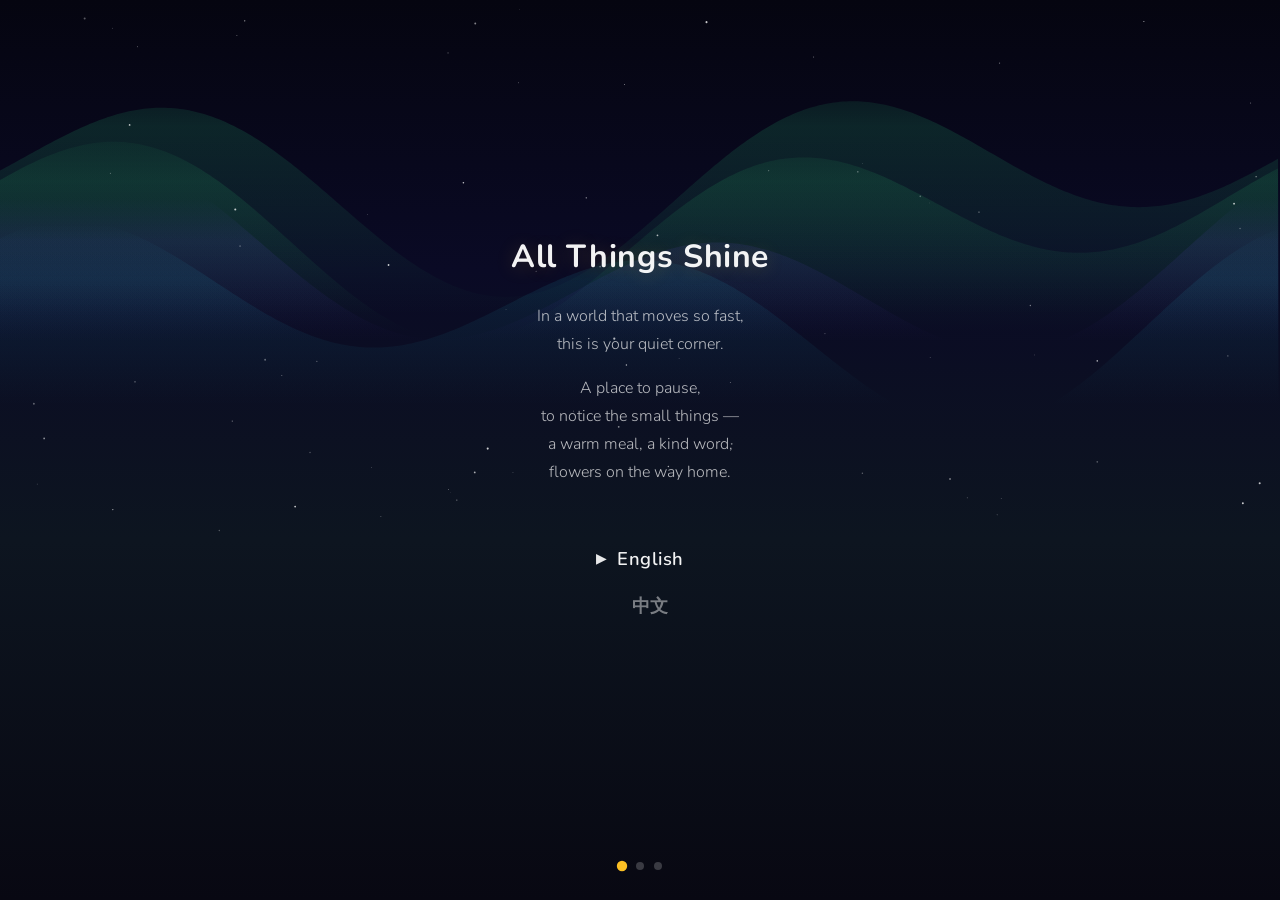
==== commit a17bf0c3: "Add EN/中文 language toggle in theme picker panel" ====
--- a/index.html
+++ b/index.html
@@ -197,6 +197,10 @@
           <button class="theme-picker-close" id="theme-picker-close">&times;</button>
         </div>
         <div class="theme-picker-grid" id="theme-picker-grid"></div>
+        <div class="picker-lang-toggle" id="picker-lang-toggle">
+          <button class="picker-lang-btn active" data-lang="en">EN</button>
+          <button class="picker-lang-btn" data-lang="zh">中文</button>
+        </div>
         <label class="theme-picker-random theme-picker-upload" id="theme-picker-upload">
           <span data-i18n="picker_photo">Your photo</span>
           <input type="file" accept="image/*" id="theme-photo-input" hidden>
--- a/style.css
+++ b/style.css
@@ -318,6 +318,33 @@
   background: var(--accent-soft);
 }
 
+.picker-lang-toggle {
+  display: flex;
+  gap: 0;
+  margin-top: 12px;
+  border-radius: 10px;
+  overflow: hidden;
+  border: 1.5px solid var(--accent-soft);
+}
+
+.picker-lang-btn {
+  flex: 1;
+  padding: 8px 0;
+  border: none;
+  background: transparent;
+  color: var(--text-secondary);
+  font-family: 'Nunito', sans-serif;
+  font-size: 0.85rem;
+  font-weight: 600;
+  cursor: pointer;
+  transition: all 0.2s ease;
+}
+
+.picker-lang-btn.active {
+  background: var(--accent-soft);
+  color: var(--text-primary);
+}
+
 .theme-picker-upload {
   margin-top: 8px;
   text-align: center;
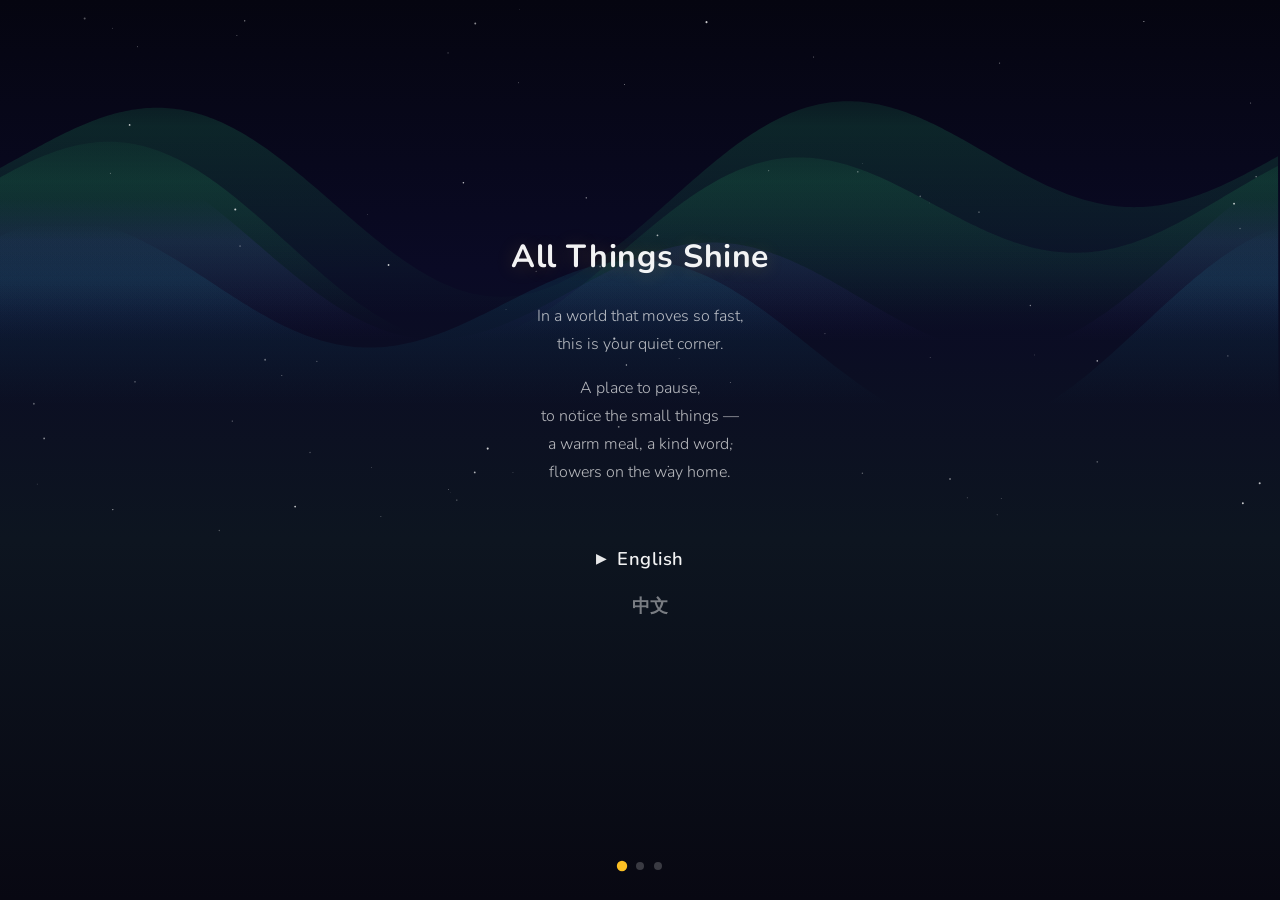
==== commit fd54daff: "Add greeting subtitle with examples of things to celebrate" ====
--- a/index.html
+++ b/index.html
@@ -117,6 +117,7 @@
         </button>
         <div class="score-content">
           <p class="greeting" id="greeting"></p>
+          <p class="greeting-sub" data-i18n="greeting_sub">For every small thing worth celebrating — a warm meal, a smile, a run, a flower.</p>
           <div class="heart-container">
             <button id="heart-btn" class="heart-btn" aria-label="Log a heart">
               <canvas id="heart-gem-canvas" class="heart-gem-canvas"></canvas>
--- a/style.css
+++ b/style.css
@@ -401,6 +401,17 @@
   text-shadow: 0 1px 6px rgba(255,255,255,0.6);
 }
 
+.greeting-sub {
+  font-size: 0.78rem;
+  font-weight: 300;
+  color: rgba(80,60,60,0.45);
+  text-align: center;
+  max-width: 260px;
+  line-height: 1.5;
+  text-shadow: 0 0 6px rgba(255,255,255,0.5);
+  margin-top: -8px;
+}
+
 .heart-container {
   position: relative;
   display: flex;
@@ -412,10 +423,12 @@
 
 .heart-hint {
   font-size: 0.8rem;
-  color: rgba(255,255,255,0.45);
+  color: rgba(80,60,60,0.5);
   text-align: center;
   margin-top: -8px;
   letter-spacing: 0.03em;
+  text-shadow: 0 0 8px rgba(255,255,255,0.6);
+  transition: opacity 0.5s ease;
 }
 
 .heart-btn {
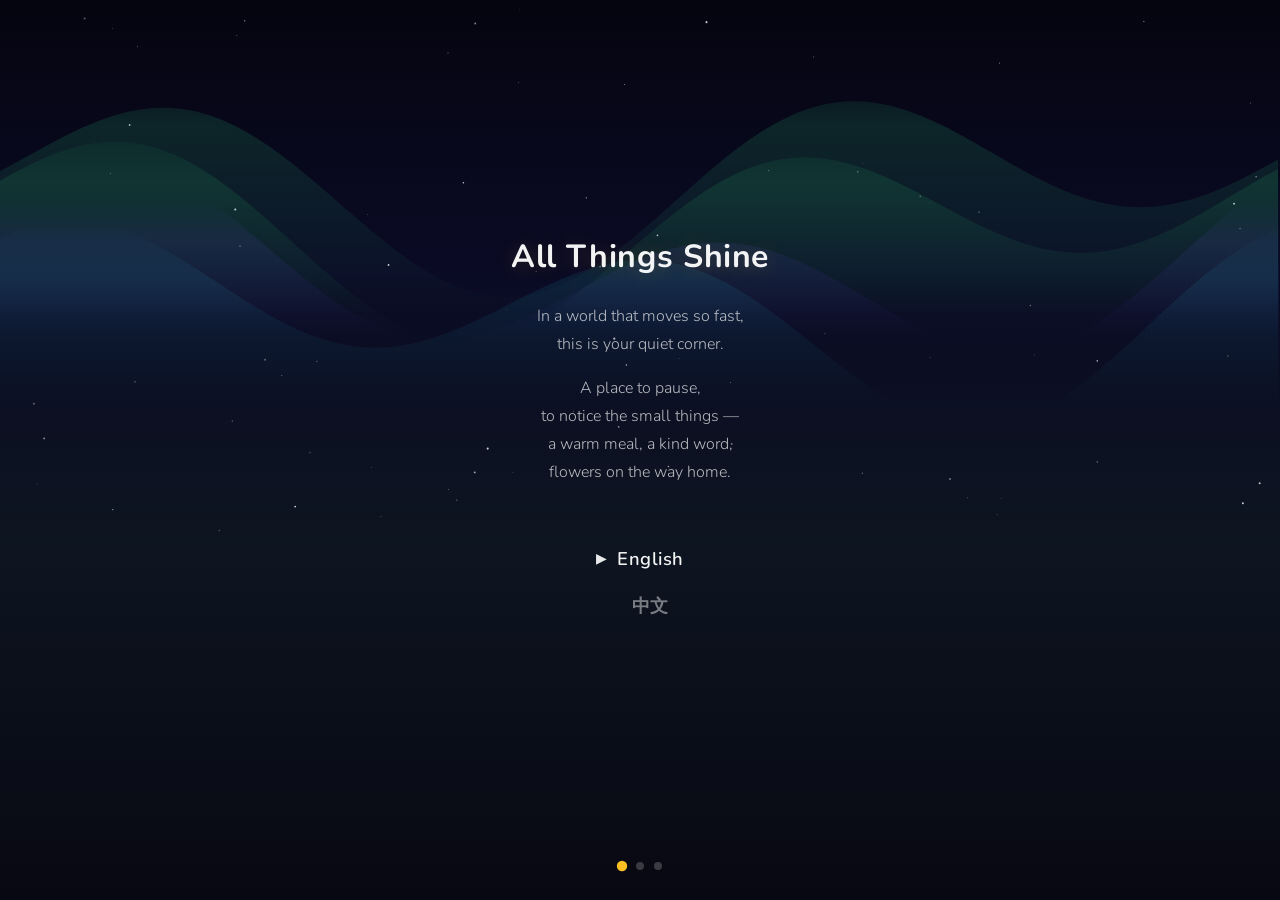
==== commit aa225eb0: "Force cache bust: version query params on CSS/JS, force SW update" ====
--- a/index.html
+++ b/index.html
@@ -12,7 +12,7 @@
   <link rel="preconnect" href="https://fonts.googleapis.com">
   <link rel="preconnect" href="https://fonts.gstatic.com" crossorigin>
   <link href="https://fonts.googleapis.com/css2?family=Nunito:wght@300;400;600;700&display=swap" rel="stylesheet">
-  <link rel="stylesheet" href="style.css">
+  <link rel="stylesheet" href="style.css?v=33">
 </head>
 <body>
   <div id="app">
@@ -221,6 +221,6 @@
     </div>
   </div>
 
-  <script src="app.js"></script>
+  <script src="app.js?v=33"></script>
 </body>
 </html>
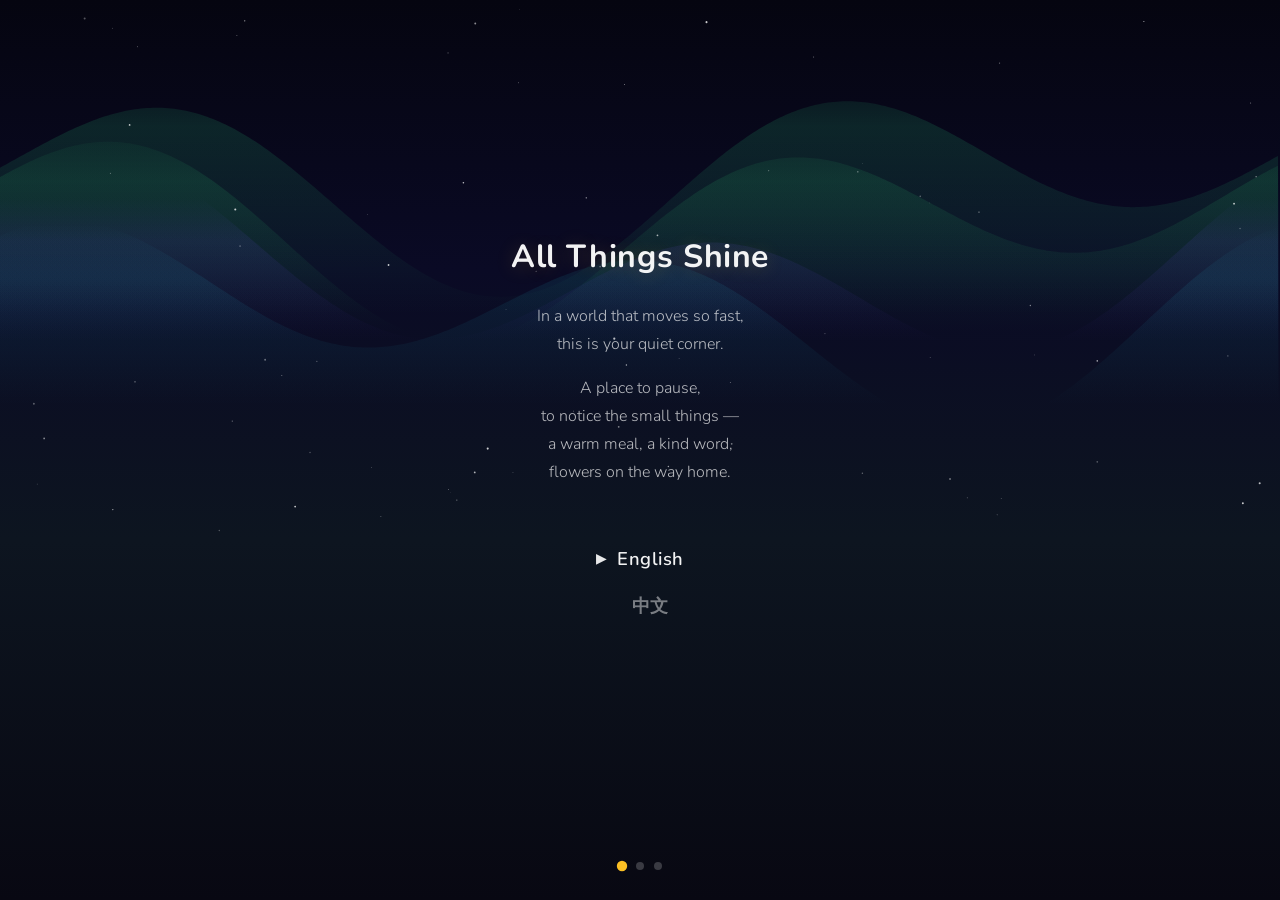
==== commit fa5422c3: "Remove query params that broke GitHub Pages build" ====
--- a/index.html
+++ b/index.html
@@ -12,7 +12,7 @@
   <link rel="preconnect" href="https://fonts.googleapis.com">
   <link rel="preconnect" href="https://fonts.gstatic.com" crossorigin>
   <link href="https://fonts.googleapis.com/css2?family=Nunito:wght@300;400;600;700&display=swap" rel="stylesheet">
-  <link rel="stylesheet" href="style.css?v=33">
+  <link rel="stylesheet" href="style.css">
 </head>
 <body>
   <div id="app">
@@ -221,6 +221,6 @@
     </div>
   </div>
 
-  <script src="app.js?v=33"></script>
+  <script src="app.js"></script>
 </body>
 </html>
